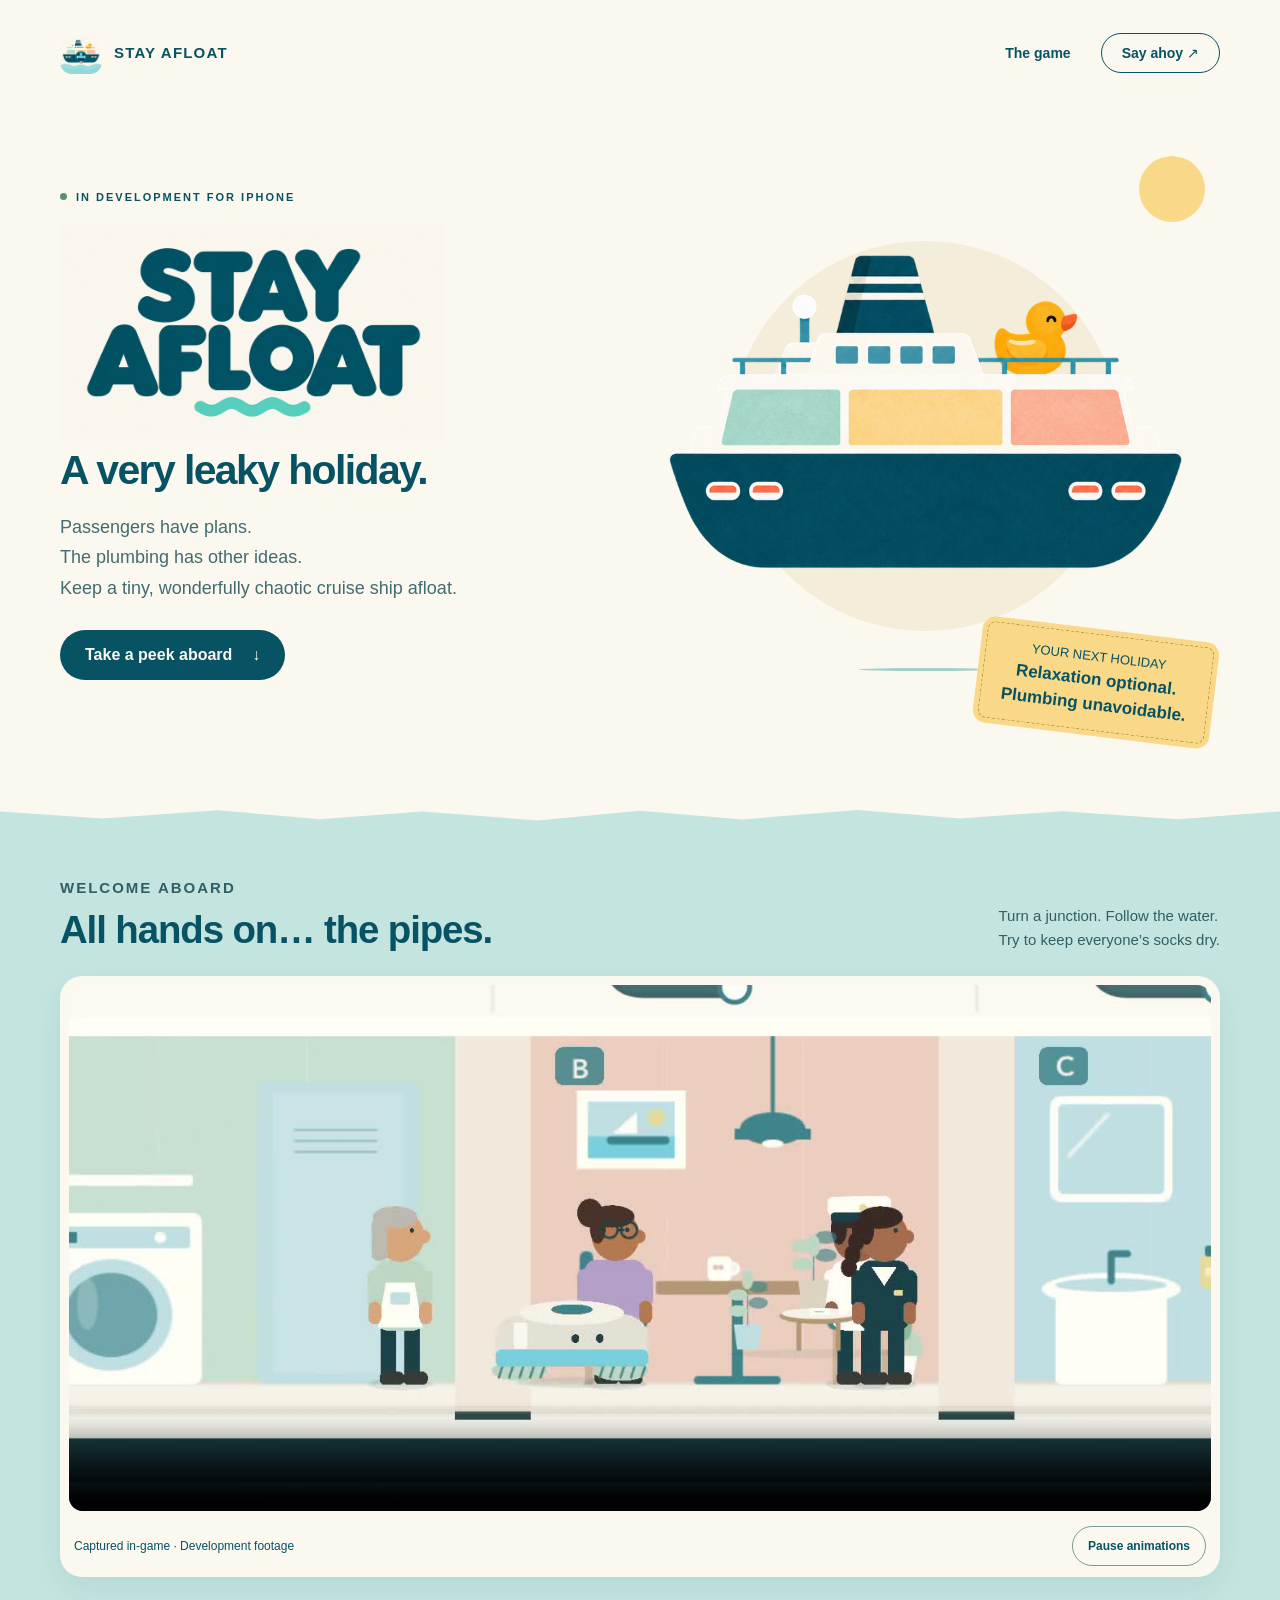
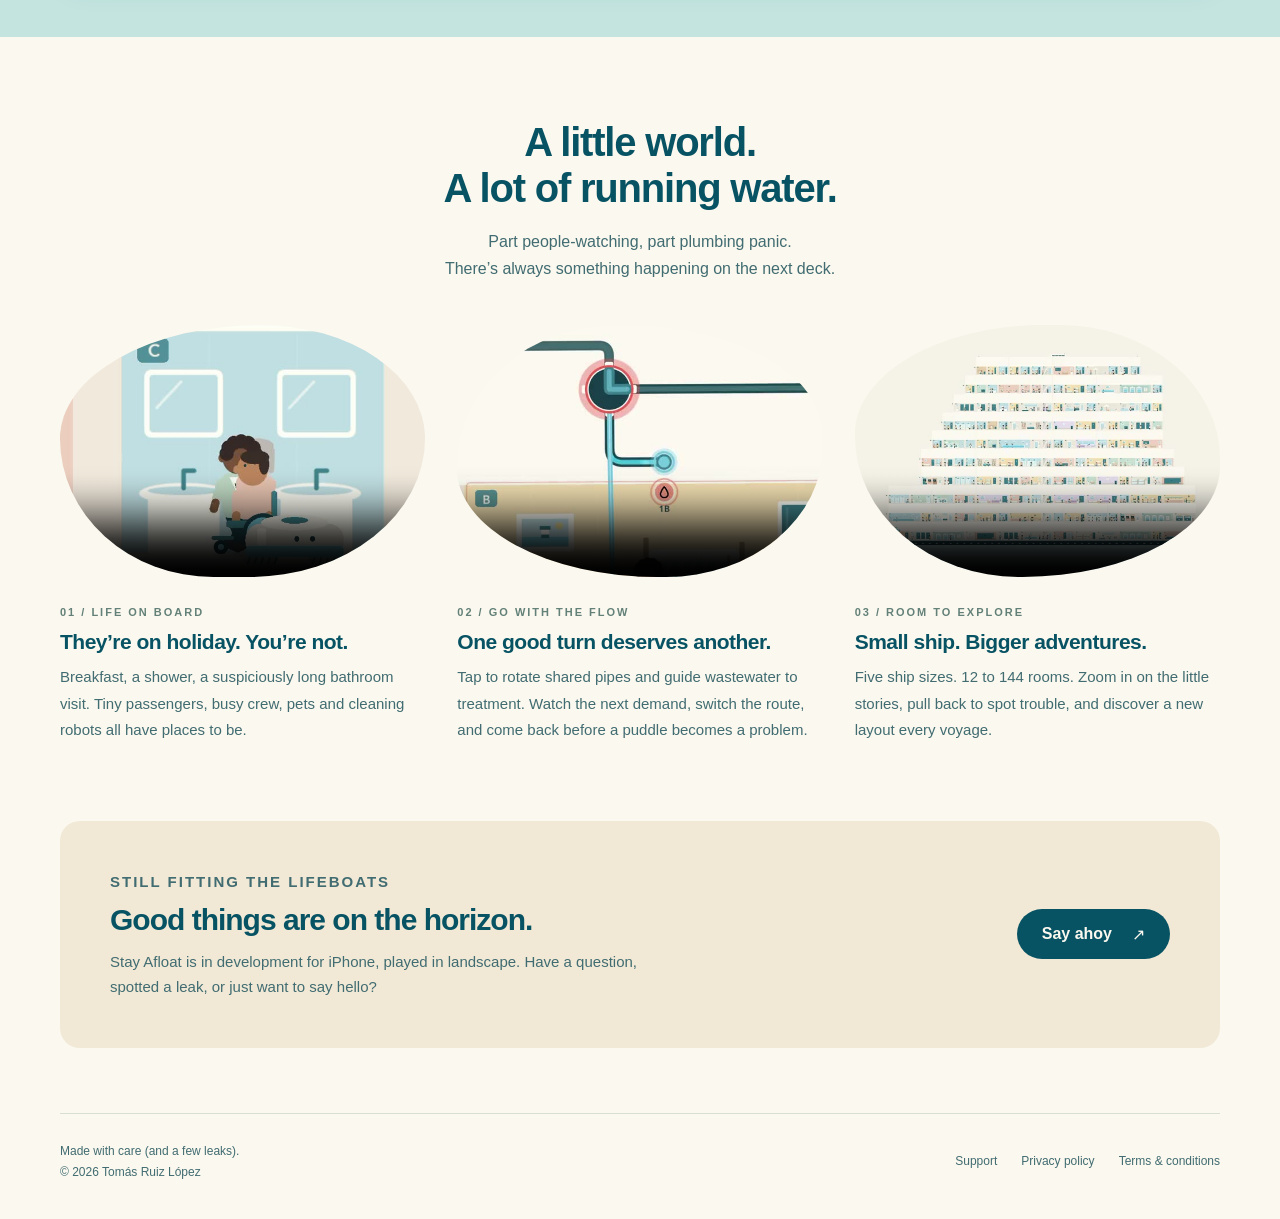
==== index.html @ f0831982 "Launch Stay Afloat website" ====
<!doctype html>
<html lang="en"><head><meta charset="utf-8"><meta name="viewport" content="width=device-width,initial-scale=1"><meta name="theme-color" content="#fbf8ef"><title>Stay Afloat — A very leaky holiday.</title><meta name="description" content="A tiny cruise ship. Busy passengers. Wonderfully unreliable plumbing. Meet Stay Afloat, a landscape iPhone game in development."><link rel="canonical" href="https://truizlop.github.io/StayAfloatWebsite/"><meta property="og:type" content="website"><meta property="og:title" content="Stay Afloat — A very leaky holiday."><meta property="og:description" content="A tiny cruise ship. Busy passengers. Wonderfully unreliable plumbing. Meet Stay Afloat, a landscape iPhone game in development."><meta property="og:url" content="https://truizlop.github.io/StayAfloatWebsite/"><link rel="icon" href="./favicon.svg" type="image/svg+xml"><link rel="apple-touch-icon" href="./assets/icon.png"><link rel="stylesheet" href="./style.css"><script src="./site.js" defer></script></head><body>
<a class="skip" href="#main">Skip to content</a>
<header class="masthead wrap"><a class="brand" href="./" aria-label="Stay Afloat home"><img src="./assets/icon.png" width="42" height="42" alt=""><span>STAY AFLOAT</span></a><nav class="nav" aria-label="Main navigation"><a href="./#aboard">The game</a><a class="outline" href="./support/">Say ahoy ↗</a></nav></header>
<main id="main">
<section class="hero"><div class="wrap hero-grid"><div class="hero-copy"><p class="eyebrow"><span class="dot"></span> In development for iPhone</p><img class="wordmark" src="./assets/wordmark.png" alt="Stay Afloat" width="1683" height="935"><h1>A very leaky holiday.</h1><p class="lead">Passengers have plans.<br>The plumbing has other ideas.<br>Keep a tiny, wonderfully chaotic cruise ship afloat.</p><a class="button" href="#aboard">Take a peek aboard <span aria-hidden="true">↓</span></a></div><div class="hero-art"><span class="sun" aria-hidden="true"></span><img class="hero-ship" src="./assets/ship.png" width="1024" height="1024" alt="A little teal cruise ship with pastel cabins and a very cheerful rubber duck."><div class="ticket">YOUR NEXT HOLIDAY<strong>Relaxation optional.<br>Plumbing unavoidable.</strong></div><span class="ripple" aria-hidden="true"></span><span class="ripple" aria-hidden="true"></span></div></div></section>
<div class="sea-line" aria-hidden="true"></div>
<section class="watch-section" id="aboard"><div class="wrap"><div class="section-heading"><div><p class="eyebrow">Welcome aboard</p><h2>All hands on… the pipes.</h2></div><p>Turn a junction. Follow the water.<br>Try to keep everyone’s socks dry.</p></div><div class="footage"><video data-loop loop muted playsinline preload="metadata" poster="./assets/voyage.jpg" aria-label="Real Stay Afloat gameplay: tiny passengers, crew and cleaning robots go about their day in pastel ship rooms."><source src="./assets/voyage.mp4" type="video/mp4">Your browser does not support video. The poster shows a real gameplay scene.</video><div class="caption"><span>Captured in-game · Development footage</span><button class="motion-toggle" data-motion-toggle type="button" aria-pressed="false">Pause animations</button></div></div><noscript><p class="noscript">Gameplay stills are shown while JavaScript is disabled.</p></noscript></div></section>
<section class="features wrap"><div class="intro"><h2>A little world.<br>A lot of running water.</h2><p>Part people-watching, part plumbing panic.<br>There’s always something happening on the next deck.</p></div><div class="feature-grid">
<article class="feature"><div class="feature-media"><video data-loop muted loop playsinline preload="metadata" poster="./assets/passengers.jpg" aria-label="Real gameplay close-up of the ship’s tiny passengers and their daily routines."><source src="./assets/passengers.mp4" type="video/mp4"></video></div><span class="number">01 / LIFE ON BOARD</span><h3>They’re on holiday. You’re not.</h3><p>Breakfast, a shower, a suspiciously long bathroom visit. Tiny passengers, busy crew, pets and cleaning robots all have places to be.</p></article>
<article class="feature"><div class="feature-media"><video data-loop muted loop playsinline preload="metadata" poster="./assets/pipes.jpg" aria-label="Real gameplay close-up of water flowing through the ship’s plumbing."><source src="./assets/pipes.mp4" type="video/mp4"></video></div><span class="number">02 / GO WITH THE FLOW</span><h3>One good turn deserves another.</h3><p>Tap to rotate shared pipes and guide wastewater to treatment. Watch the next demand, switch the route, and come back before a puddle becomes a problem.</p></article>
<article class="feature"><div class="feature-media"><video data-loop muted loop playsinline preload="metadata" poster="./assets/ship-life.jpg" aria-label="A wider view of a real voyage and the rooms aboard the ship."><source src="./assets/ship-life.mp4" type="video/mp4"></video></div><span class="number">03 / ROOM TO EXPLORE</span><h3>Small ship. Bigger adventures.</h3><p>Five ship sizes. 12 to 144 rooms. Zoom in on the little stories, pull back to spot trouble, and discover a new layout every voyage.</p></article>
</div></section>
<section class="boarding wrap"><div><p class="eyebrow">Still fitting the lifeboats</p><h2>Good things are on the horizon.</h2><p>Stay Afloat is in development for iPhone, played in landscape. Have a question, spotted a leak, or just want to say hello?</p></div><a class="button" href="./support/">Say ahoy <span aria-hidden="true">↗</span></a></section>
</main>
<footer class="footer wrap"><div>Made with care (and a few leaks).<br>© 2026 Tomás Ruiz López</div><nav class="footer-links" aria-label="Footer navigation"><a href="./support/">Support</a><a href="./privacy/">Privacy policy</a><a href="./terms/">Terms & conditions</a></nav></footer></body></html>
---- style.css ----
@charset "UTF-8";
:root{--cream:#fbf8ef;--ink:#075364;--muted:#416c71;--sea:#c3e4df;--coral:#e58e73;--line:#d9ded2;--yellow:#f9d988;font-family:ui-rounded,"SF Pro Rounded","Trebuchet MS",sans-serif;color:var(--ink);background:var(--cream);font-synthesis:none;scroll-behavior:smooth}
*{box-sizing:border-box}body{margin:0}a{color:inherit;text-underline-offset:4px}button{font:inherit}a,button{-webkit-tap-highlight-color:transparent}a:focus-visible,button:focus-visible,summary:focus-visible{outline:3px solid #ba5942;outline-offset:6px}img,video{display:block;max-width:100%}button,a{touch-action:manipulation}.skip{position:absolute;left:20px;top:-70px;z-index:10;background:var(--ink);color:white;padding:15px}.skip:focus{top:10px}.wrap{width:min(1160px,calc(100% - 64px));margin:auto}.masthead{height:105px;display:flex;align-items:center;justify-content:space-between;gap:20px}.brand{display:flex;align-items:center;gap:12px;text-decoration:none;font-weight:900;letter-spacing:1.2px;font-size:15px}.brand img{width:42px;height:42px;border-radius:12px}.nav{display:flex;align-items:center;gap:30px;font-size:14px;font-weight:700}.nav a{text-decoration:none}.nav a:hover{text-decoration:underline}.nav .outline{padding:11px 20px;border:1.5px solid var(--ink);border-radius:30px}.hero{position:relative;padding:36px 0 70px;overflow:hidden}.hero-grid{display:grid;grid-template-columns:1fr 1.1fr;align-items:center;gap:35px;min-height:480px}.eyebrow{text-transform:uppercase;letter-spacing:2px;font-size:11px;font-weight:800;display:flex;align-items:center;gap:9px}.dot{height:7px;width:7px;border-radius:50%;background:#598e78;display:inline-block}.wordmark{height:auto;width:385px;mix-blend-mode:multiply;margin:22px 0 9px}h1,h2,h3,p{margin:0}h1{font-size:clamp(31px,3.2vw,44px);line-height:1.12;letter-spacing:-1.6px;font-weight:900}.lead{font-size:18px;line-height:1.7;max-width:420px;color:var(--muted);margin:18px 0 27px}.button{display:inline-flex;align-items:center;justify-content:center;gap:20px;min-height:50px;border-radius:30px;padding:13px 25px;background:var(--ink);color:var(--cream);text-decoration:none;font-weight:800;border:0;cursor:pointer;transition:transform .2s,background .2s}.button:hover{background:#086879;transform:translateY(-2px)}.hero-art{position:relative;isolation:isolate;min-height:405px;display:grid;place-items:center}.hero-art:before{content:"";position:absolute;z-index:-1;width:390px;height:390px;border-radius:50%;background:#f4edda;left:50%;top:50%;transform:translate(-50%,-50%)}.hero-ship{height:auto;width:100%;animation:bob 7s ease-in-out infinite}.sun{position:absolute;right:15px;top:15px;width:66px;height:66px;border-radius:50%;background:var(--yellow)}.ticket{position:absolute;bottom:0;right:10px;transform:rotate(7deg);background:var(--yellow);padding:12px 20px;text-align:center;border-radius:8px;font-size:13px;line-height:1.5;border:1px dashed #b89552;box-shadow:0 0 0 5px var(--yellow)}.ticket strong{display:block;font-size:17px}.sea-line{height:32px;background:var(--sea);clip-path:polygon(0 35%,8% 57%,17% 31%,25% 59%,33% 35%,42% 63%,50% 33%,58% 60%,67% 30%,75% 57%,83% 34%,92% 59%,100% 35%,100% 100%,0 100%)}.watch-section{background:var(--sea);padding:44px 0 60px;scroll-margin-top:20px}.section-heading{display:flex;align-items:flex-end;justify-content:space-between;gap:25px;margin-bottom:24px}.section-heading h2{font-size:clamp(28px,3vw,40px);letter-spacing:-1.1px;line-height:1.13;margin-top:8px}.section-heading p{max-width:335px;font-size:15px;line-height:1.6;color:#315f63}.footage{position:relative;padding:9px;background:var(--cream);border-radius:22px;box-shadow:0 12px 30px #07536412}.footage video{width:100%;aspect-ratio:2.17;object-fit:cover;border-radius:14px;background:#e6e5d6}.caption{display:flex;align-items:center;justify-content:space-between;gap:20px;padding:15px 5px 2px;font-size:12px;line-height:1.5}.motion-toggle{border:1px solid #769d92;border-radius:30px;padding:9px 15px;background:transparent;color:var(--ink);cursor:pointer;font-size:12px;font-weight:800;min-height:40px}.features{padding:82px 0 78px}.intro{max-width:560px;margin:0 auto 43px;text-align:center}.intro h2{font-size:clamp(29px,3.2vw,40px);letter-spacing:-1.2px;line-height:1.15}.intro p{color:var(--muted);line-height:1.7;margin-top:17px}.feature-grid{display:grid;grid-template-columns:repeat(3,1fr);gap:32px}.feature{min-width:0}.feature-media{aspect-ratio:1.45;border-radius:55% 45% 48% 42% / 45% 45% 55% 55%;overflow:hidden;background:#e4eadb;margin-bottom:25px}.feature-media video{width:100%;height:100%;object-fit:cover}.feature:nth-child(2) .feature-media{border-radius:44% 53% 43% 55% / 55% 44% 52% 43%;background:#f7e4ba}.feature:nth-child(3) .feature-media{border-radius:52% 44% 54% 45% / 43% 53% 44% 56%;background:#f2dcd1}.feature h3{font-size:21px;letter-spacing:-.5px;margin:10px 0}.feature p{font-size:15px;line-height:1.75;color:var(--muted)}.number{font-size:11px;font-weight:800;letter-spacing:2px;color:#638178}.boarding{padding:48px 50px;background:#f1e9d6;border-radius:20px;display:flex;align-items:center;justify-content:space-between;gap:25px;margin-bottom:65px;position:relative}.boarding h2{font-size:30px;letter-spacing:-1px;margin:8px 0 12px}.boarding p{max-width:545px;color:var(--muted);line-height:1.7;font-size:15px}.boarding .button{white-space:nowrap}.footer{border-top:1px solid var(--line);padding:27px 0 35px;display:flex;align-items:center;justify-content:space-between;gap:25px;font-size:12px;line-height:1.8;color:var(--muted)}.footer-links{display:flex;gap:24px;flex-wrap:wrap}.footer-links a{text-decoration:none}.footer-links a:hover{text-decoration:underline}.legal{max-width:790px;padding:42px 0 80px}.legal h1{font-size:clamp(38px,5vw,58px);margin:17px 0 14px}.legal .dek{font-size:19px;line-height:1.6;color:var(--muted);margin:20px 0 30px}.updated{font-size:12px;color:var(--muted)}.legal-body{border-top:1px solid var(--line);margin-top:34px;padding-top:7px}.legal-body h2{font-size:23px;letter-spacing:-.5px;margin:32px 0 12px;scroll-margin-top:25px}.legal-body p,.legal-body li{font-size:16px;line-height:1.85;color:#345e63}.legal-body p+p{margin-top:14px}.legal-body a{font-weight:600}.legal-body ul{padding-left:22px}.legal-note{padding:20px 25px;background:#e5eee3;border-radius:12px;margin-top:28px}.legal-note p{font-size:14px}.back{font-size:13px;font-weight:700;text-decoration:none;display:inline-block;padding:12px 0}.not-found{padding:90px 0 150px}.not-found p{margin:24px 0}.noscript{font-size:12px;text-align:center;padding:10px}.hero-art .ripple{position:absolute;bottom:59px;height:3px;width:135px;background:#a4cfcb;border-radius:100%;z-index:-1}.hero-art .ripple:nth-last-child(1){bottom:45px;width:90px;right:80px}
@keyframes bob{0%,100%{transform:translateY(0) rotate(-1deg)}50%{transform:translateY(-9px) rotate(1deg)}}
html.motion-paused *,html.motion-paused *:before{animation-play-state:paused!important;scroll-behavior:auto!important}
@media(max-width:760px){.wrap{width:calc(100% - 38px)}.masthead{height:82px}.nav{gap:17px}.nav .outline{padding:9px 14px}.brand{font-size:12px;letter-spacing:.7px;gap:8px}.brand img{width:34px;height:34px}.hero{padding:20px 0 35px}.hero-grid{grid-template-columns:1fr;gap:10px}.hero-copy{text-align:center}.eyebrow{justify-content:center}.wordmark{width:280px;margin:20px auto 10px}.lead{margin:18px auto 24px;font-size:16px;max-width:360px}.hero-art{min-height:280px;max-width:425px;width:100%;margin:auto}.hero-ship{width:90%}.hero-art:before{width:260px;height:260px}.sun{width:48px;height:48px;right:27px;top:15px}.ticket{right:20px;bottom:0;font-size:11px;padding:8px 14px}.ticket strong{font-size:14px}.section-heading{display:block}.section-heading .eyebrow{justify-content:flex-start}.section-heading p{margin-top:15px;max-width:450px}.watch-section{padding:30px 0 36px}.footage{padding:5px;border-radius:14px}.footage video{border-radius:10px}.caption{font-size:10px;padding:12px 3px 4px;gap:8px}.motion-toggle{font-size:11px;padding:8px 12px;white-space:nowrap}.features{padding:52px 0}.intro{margin-bottom:34px}.feature-grid{grid-template-columns:1fr;gap:37px;max-width:450px;margin:auto}.feature-media{aspect-ratio:1.6;margin-bottom:18px}.feature h3{font-size:23px}.boarding{display:block;padding:30px 26px;margin-bottom:42px;text-align:center}.boarding .eyebrow{justify-content:center}.boarding .button{margin-top:22px}.footer{align-items:flex-start;flex-direction:column;gap:15px}.footer-links{gap:22px}.legal{padding-top:25px}.legal .eyebrow{justify-content:flex-start}.legal-body p,.legal-body li{font-size:15px}.legal h1{letter-spacing:-1.4px}.hero-art .ripple{bottom:45px}}
@media(max-width:380px){.nav{gap:12px;font-size:12px}.brand span{font-size:10px}.nav .outline{padding:8px 10px}}
@media(prefers-reduced-motion:reduce){:root{scroll-behavior:auto}*,*:before,*:after{animation:none!important;transition:none!important}}
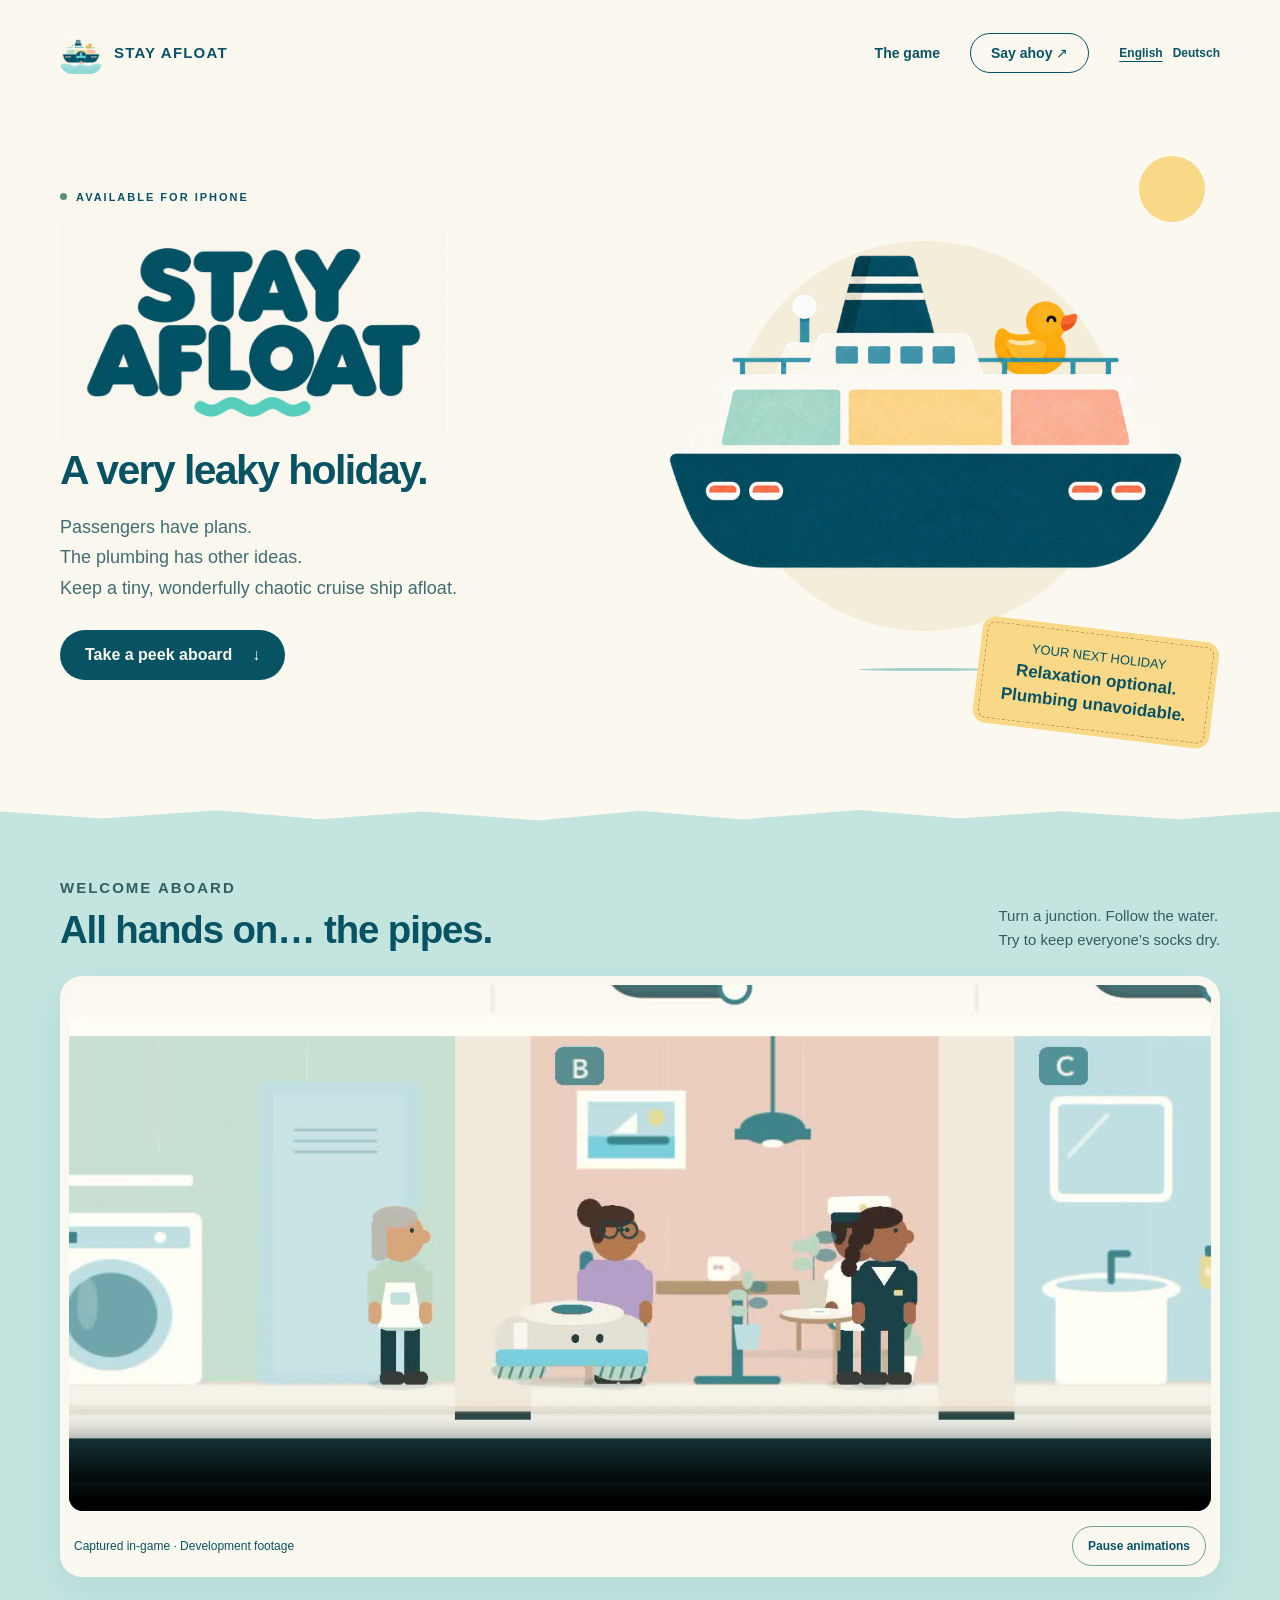
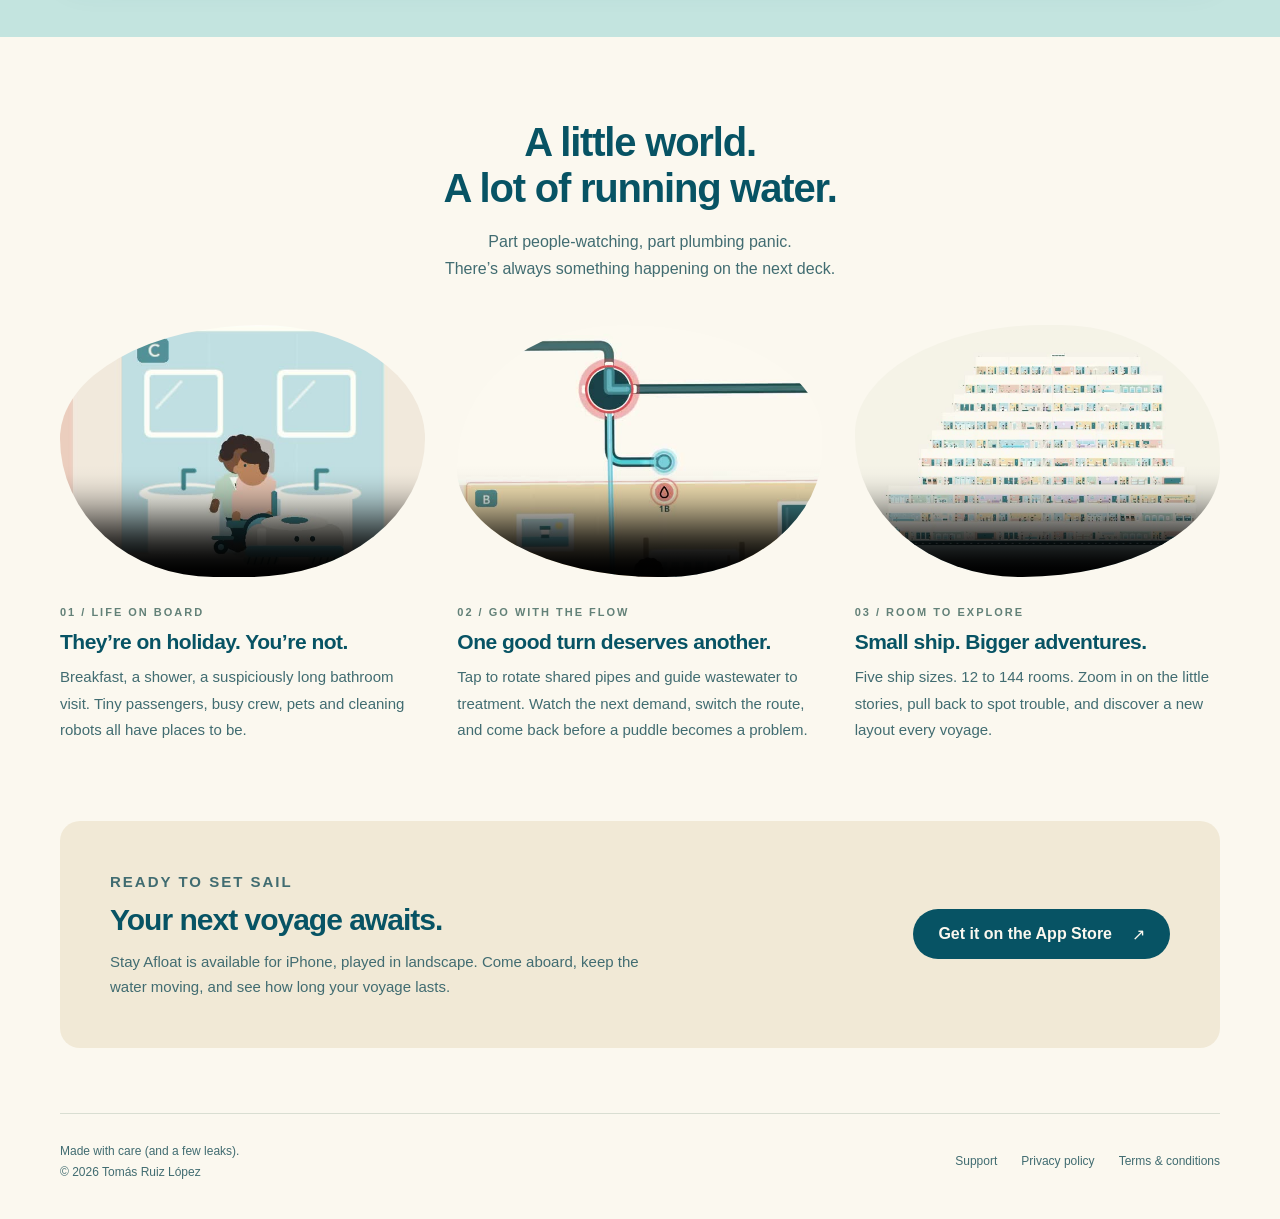
==== commit c50c6c0e: "Add German website localization" ====
--- a/index.html
+++ b/index.html
@@ -1,9 +1,9 @@
 <!doctype html>
-<html lang="en"><head><meta charset="utf-8"><meta name="viewport" content="width=device-width,initial-scale=1"><meta name="theme-color" content="#fbf8ef"><title>Stay Afloat — A very leaky holiday.</title><meta name="description" content="A tiny cruise ship. Busy passengers. Wonderfully unreliable plumbing. Meet Stay Afloat, a landscape iPhone game in development."><link rel="canonical" href="https://truizlop.github.io/StayAfloatWebsite/"><meta property="og:type" content="website"><meta property="og:title" content="Stay Afloat — A very leaky holiday."><meta property="og:description" content="A tiny cruise ship. Busy passengers. Wonderfully unreliable plumbing. Meet Stay Afloat, a landscape iPhone game in development."><meta property="og:url" content="https://truizlop.github.io/StayAfloatWebsite/"><link rel="icon" href="./favicon.svg" type="image/svg+xml"><link rel="apple-touch-icon" href="./assets/icon.png"><link rel="stylesheet" href="./style.css"><script src="./site.js" defer></script></head><body>
+<html lang="en"><head><meta charset="utf-8"><meta name="viewport" content="width=device-width,initial-scale=1"><meta name="theme-color" content="#fbf8ef"><title>Stay Afloat — A very leaky holiday.</title><meta name="description" content="A tiny cruise ship. Busy passengers. Wonderfully unreliable plumbing. Meet Stay Afloat, a landscape iPhone game."><link rel="canonical" href="https://truizlop.github.io/StayAfloatWebsite/"><meta property="og:type" content="website"><meta property="og:title" content="Stay Afloat — A very leaky holiday."><meta property="og:description" content="A tiny cruise ship. Busy passengers. Wonderfully unreliable plumbing. Meet Stay Afloat, a landscape iPhone game."><meta property="og:url" content="https://truizlop.github.io/StayAfloatWebsite/"><link rel="icon" href="./favicon.svg" type="image/svg+xml"><link rel="apple-touch-icon" href="./assets/icon.png"><link rel="stylesheet" href="./style.css"><script src="./site.js" defer></script><link rel="alternate" hreflang="en" href="https://truizlop.github.io/StayAfloatWebsite/"><link rel="alternate" hreflang="de" href="https://truizlop.github.io/StayAfloatWebsite/de/"><link rel="alternate" hreflang="x-default" href="https://truizlop.github.io/StayAfloatWebsite/"></head><body>
 <a class="skip" href="#main">Skip to content</a>
-<header class="masthead wrap"><a class="brand" href="./" aria-label="Stay Afloat home"><img src="./assets/icon.png" width="42" height="42" alt=""><span>STAY AFLOAT</span></a><nav class="nav" aria-label="Main navigation"><a href="./#aboard">The game</a><a class="outline" href="./support/">Say ahoy ↗</a></nav></header>
+<header class="masthead wrap"><a class="brand" href="./" aria-label="Stay Afloat home"><img src="./assets/icon.png" width="42" height="42" alt=""><span>STAY AFLOAT</span></a><nav class="nav" aria-label="Main navigation"><a href="./#aboard">The game</a><a class="outline" href="./support/">Say ahoy ↗</a><span class="language-nav" aria-label="Choose language"><span lang="en" aria-current="true">English</span><a href="./de/" lang="de" hreflang="de">Deutsch</a></span></nav></header>
 <main id="main">
-<section class="hero"><div class="wrap hero-grid"><div class="hero-copy"><p class="eyebrow"><span class="dot"></span> In development for iPhone</p><img class="wordmark" src="./assets/wordmark.png" alt="Stay Afloat" width="1683" height="935"><h1>A very leaky holiday.</h1><p class="lead">Passengers have plans.<br>The plumbing has other ideas.<br>Keep a tiny, wonderfully chaotic cruise ship afloat.</p><a class="button" href="#aboard">Take a peek aboard <span aria-hidden="true">↓</span></a></div><div class="hero-art"><span class="sun" aria-hidden="true"></span><img class="hero-ship" src="./assets/ship.png" width="1024" height="1024" alt="A little teal cruise ship with pastel cabins and a very cheerful rubber duck."><div class="ticket">YOUR NEXT HOLIDAY<strong>Relaxation optional.<br>Plumbing unavoidable.</strong></div><span class="ripple" aria-hidden="true"></span><span class="ripple" aria-hidden="true"></span></div></div></section>
+<section class="hero"><div class="wrap hero-grid"><div class="hero-copy"><p class="eyebrow"><span class="dot"></span> Available for iPhone</p><img class="wordmark" src="./assets/wordmark.png" alt="Stay Afloat" width="1683" height="935"><h1>A very leaky holiday.</h1><p class="lead">Passengers have plans.<br>The plumbing has other ideas.<br>Keep a tiny, wonderfully chaotic cruise ship afloat.</p><a class="button" href="#aboard">Take a peek aboard <span aria-hidden="true">↓</span></a></div><div class="hero-art"><span class="sun" aria-hidden="true"></span><img class="hero-ship" src="./assets/ship.png" width="1024" height="1024" alt="A little teal cruise ship with pastel cabins and a very cheerful rubber duck."><div class="ticket">YOUR NEXT HOLIDAY<strong>Relaxation optional.<br>Plumbing unavoidable.</strong></div><span class="ripple" aria-hidden="true"></span><span class="ripple" aria-hidden="true"></span></div></div></section>
 <div class="sea-line" aria-hidden="true"></div>
 <section class="watch-section" id="aboard"><div class="wrap"><div class="section-heading"><div><p class="eyebrow">Welcome aboard</p><h2>All hands on… the pipes.</h2></div><p>Turn a junction. Follow the water.<br>Try to keep everyone’s socks dry.</p></div><div class="footage"><video data-loop loop muted playsinline preload="metadata" poster="./assets/voyage.jpg" aria-label="Real Stay Afloat gameplay: tiny passengers, crew and cleaning robots go about their day in pastel ship rooms."><source src="./assets/voyage.mp4" type="video/mp4">Your browser does not support video. The poster shows a real gameplay scene.</video><div class="caption"><span>Captured in-game · Development footage</span><button class="motion-toggle" data-motion-toggle type="button" aria-pressed="false">Pause animations</button></div></div><noscript><p class="noscript">Gameplay stills are shown while JavaScript is disabled.</p></noscript></div></section>
 <section class="features wrap"><div class="intro"><h2>A little world.<br>A lot of running water.</h2><p>Part people-watching, part plumbing panic.<br>There’s always something happening on the next deck.</p></div><div class="feature-grid">
@@ -11,6 +11,6 @@
 <article class="feature"><div class="feature-media"><video data-loop muted loop playsinline preload="metadata" poster="./assets/pipes.jpg" aria-label="Real gameplay close-up of water flowing through the ship’s plumbing."><source src="./assets/pipes.mp4" type="video/mp4"></video></div><span class="number">02 / GO WITH THE FLOW</span><h3>One good turn deserves another.</h3><p>Tap to rotate shared pipes and guide wastewater to treatment. Watch the next demand, switch the route, and come back before a puddle becomes a problem.</p></article>
 <article class="feature"><div class="feature-media"><video data-loop muted loop playsinline preload="metadata" poster="./assets/ship-life.jpg" aria-label="A wider view of a real voyage and the rooms aboard the ship."><source src="./assets/ship-life.mp4" type="video/mp4"></video></div><span class="number">03 / ROOM TO EXPLORE</span><h3>Small ship. Bigger adventures.</h3><p>Five ship sizes. 12 to 144 rooms. Zoom in on the little stories, pull back to spot trouble, and discover a new layout every voyage.</p></article>
 </div></section>
-<section class="boarding wrap"><div><p class="eyebrow">Still fitting the lifeboats</p><h2>Good things are on the horizon.</h2><p>Stay Afloat is in development for iPhone, played in landscape. Have a question, spotted a leak, or just want to say hello?</p></div><a class="button" href="./support/">Say ahoy <span aria-hidden="true">↗</span></a></section>
+<section class="boarding wrap"><div><p class="eyebrow">Ready to set sail</p><h2>Your next voyage awaits.</h2><p>Stay Afloat is available for iPhone, played in landscape. Come aboard, keep the water moving, and see how long your voyage lasts.</p></div><a class="button" href="https://apps.apple.com/app/id6810699722">Get it on the App Store <span aria-hidden="true">↗</span></a></section>
 </main>
 <footer class="footer wrap"><div>Made with care (and a few leaks).<br>© 2026 Tomás Ruiz López</div><nav class="footer-links" aria-label="Footer navigation"><a href="./support/">Support</a><a href="./privacy/">Privacy policy</a><a href="./terms/">Terms & conditions</a></nav></footer></body></html>
--- a/style.css
+++ b/style.css
@@ -6,3 +6,10 @@
 @media(max-width:760px){.wrap{width:calc(100% - 38px)}.masthead{height:82px}.nav{gap:17px}.nav .outline{padding:9px 14px}.brand{font-size:12px;letter-spacing:.7px;gap:8px}.brand img{width:34px;height:34px}.hero{padding:20px 0 35px}.hero-grid{grid-template-columns:1fr;gap:10px}.hero-copy{text-align:center}.eyebrow{justify-content:center}.wordmark{width:280px;margin:20px auto 10px}.lead{margin:18px auto 24px;font-size:16px;max-width:360px}.hero-art{min-height:280px;max-width:425px;width:100%;margin:auto}.hero-ship{width:90%}.hero-art:before{width:260px;height:260px}.sun{width:48px;height:48px;right:27px;top:15px}.ticket{right:20px;bottom:0;font-size:11px;padding:8px 14px}.ticket strong{font-size:14px}.section-heading{display:block}.section-heading .eyebrow{justify-content:flex-start}.section-heading p{margin-top:15px;max-width:450px}.watch-section{padding:30px 0 36px}.footage{padding:5px;border-radius:14px}.footage video{border-radius:10px}.caption{font-size:10px;padding:12px 3px 4px;gap:8px}.motion-toggle{font-size:11px;padding:8px 12px;white-space:nowrap}.features{padding:52px 0}.intro{margin-bottom:34px}.feature-grid{grid-template-columns:1fr;gap:37px;max-width:450px;margin:auto}.feature-media{aspect-ratio:1.6;margin-bottom:18px}.feature h3{font-size:23px}.boarding{display:block;padding:30px 26px;margin-bottom:42px;text-align:center}.boarding .eyebrow{justify-content:center}.boarding .button{margin-top:22px}.footer{align-items:flex-start;flex-direction:column;gap:15px}.footer-links{gap:22px}.legal{padding-top:25px}.legal .eyebrow{justify-content:flex-start}.legal-body p,.legal-body li{font-size:15px}.legal h1{letter-spacing:-1.4px}.hero-art .ripple{bottom:45px}}
 @media(max-width:380px){.nav{gap:12px;font-size:12px}.brand span{font-size:10px}.nav .outline{padding:8px 10px}}
 @media(prefers-reduced-motion:reduce){:root{scroll-behavior:auto}*,*:before,*:after{animation:none!important;transition:none!important}}
+
+/* Keep language choices readable at narrow widths and long German headings uncut. */
+.language-nav{display:flex;gap:10px;font-size:12px;align-items:center}.language-nav [aria-current]{text-decoration:underline;text-underline-offset:4px}.legal h1,.legal-body h2{overflow-wrap:anywhere;hyphens:auto}
+@media(max-width:760px){.masthead{height:auto;min-height:100px;padding-block:16px;flex-wrap:wrap;gap:14px}.nav{flex-wrap:wrap;gap:16px}.language-nav{margin-left:auto}.caption{flex-wrap:wrap}.motion-toggle{white-space:normal}}
+@media(max-width:420px){.nav{width:100%;justify-content:space-between;gap:10px}.language-nav{margin-left:0}.hero h1{font-size:31px}.ticket{max-width:85%}}
+
+.footage > img{width:100%;height:auto;border-radius:14px}
